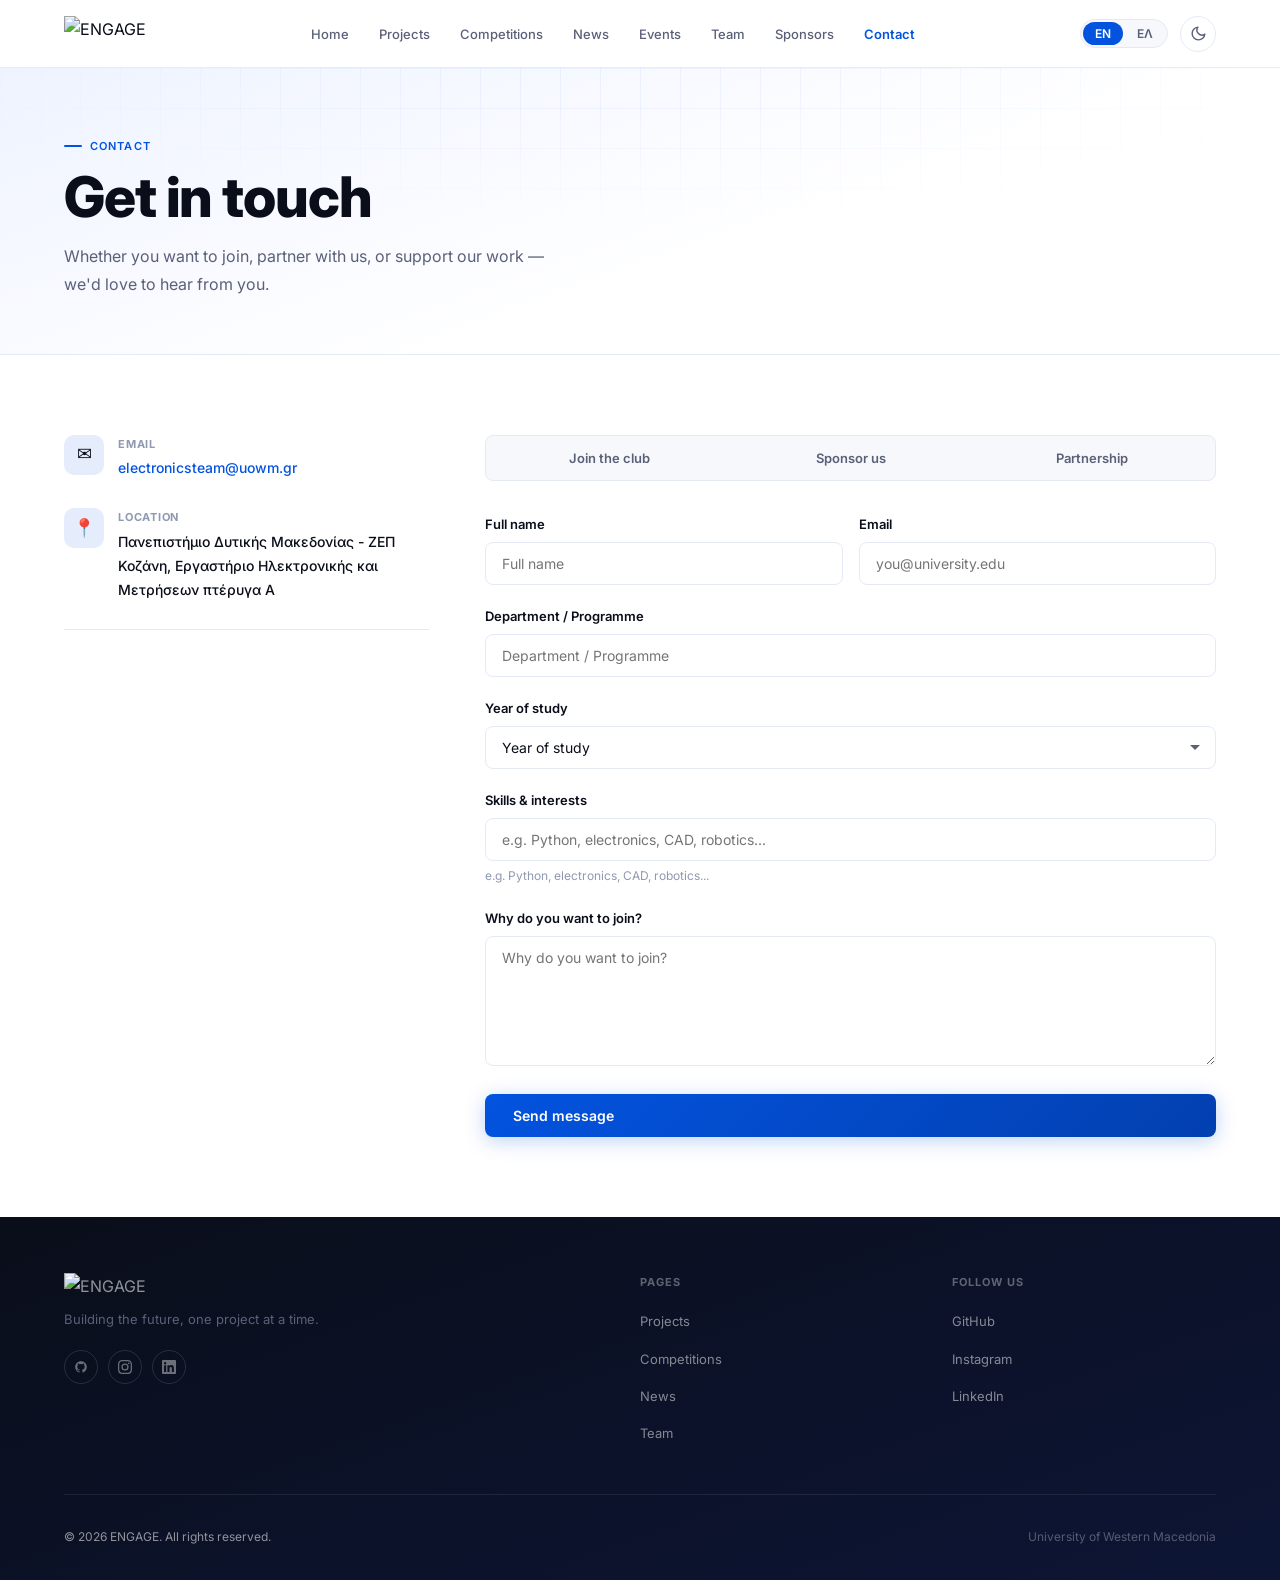
==== contact.html @ 32be32af "Add dark mode, new Support sponsor tier, and sponsor logo fixes Site-wide dark mode toggle with OS-a" ====
<!DOCTYPE html>
<html lang="en">
<head>
  <meta charset="UTF-8">
  <meta name="viewport" content="width=device-width, initial-scale=1.0">
  <meta name="description" content="ENGAGE Contact | Join, sponsor, or partner with us.">
  <title>Contact | ENGAGE</title>
  <link rel="icon" type="image/svg+xml" href="img/favicon.svg">
  <script>
    (function () {
      try {
        var t = localStorage.getItem('theme');
        if (t === 'dark' || t === 'light') document.documentElement.setAttribute('data-theme', t);
      } catch (e) {}
    })();
  </script>
  <link rel="stylesheet" href="css/style.css">
  <style>
    .contact-layout {
      display: grid;
      grid-template-columns: 1fr 2fr;
      gap: 56px;
      align-items: start;
    }
    .contact-info-item {
      display: flex; align-items: flex-start; gap: 14px;
      margin-bottom: 28px;
    }
    .contact-info-icon {
      width: 40px; height: 40px; border-radius: 10px; flex-shrink: 0;
      background: var(--accent-dim);
      display: flex; align-items: center; justify-content: center;
      font-size: 18px;
    }
    .contact-info-label { font-size: 11px; font-weight: 700; letter-spacing: 0.07em; text-transform: uppercase; color: var(--text-faint); margin-bottom: 3px; }
    .contact-info-val { font-size: 14px; font-weight: 500; color: var(--text); }
    .tabs {
      display: flex; gap: 4px;
      background: var(--bg-soft);
      border: 1px solid var(--border-solid);
      border-radius: var(--radius-sm);
      padding: 4px;
      margin-bottom: 32px;
    }
    .contact-tab {
      flex: 1; padding: 10px 16px;
      font-size: 13px; font-weight: 600;
      color: var(--text-muted);
      border-radius: 6px;
      text-align: center;
      transition: all var(--transition);
      cursor: pointer;
    }
    .contact-tab.active {
      background: var(--bg);
      color: var(--accent);
      box-shadow: 0 1px 6px rgba(0,0,0,0.08);
    }
    .contact-panel { display: block; }
    .contact-panel.hidden { display: none; }
    @media (max-width: 860px) {
      .contact-layout { grid-template-columns: 1fr; gap: 36px; }
      .contact-sidebar { order: 2; }
    }
    @media (max-width: 640px) {
      .tabs { flex-direction: column; }
    }
  </style>
</head>
<body>

  <nav class="nav">
    <div class="container nav-inner">
      <a href="index.html" class="nav-logo"><img src="img/logo.png" alt="ENGAGE" class="nav-logo-img nav-logo-light"><img src="img/logo_white.png" alt="ENGAGE" class="nav-logo-img nav-logo-dark"></a>
      <ul class="nav-links">
        <li><a href="index.html"        class="nav-link" data-i18n="nav_home">Home</a></li>
        <li><a href="projects.html"     class="nav-link" data-i18n="nav_projects">Projects</a></li>
        <li><a href="competitions.html" class="nav-link" data-i18n="nav_competitions">Competitions</a></li>
        <li><a href="news.html"         class="nav-link" data-i18n="nav_news">News</a></li>
        <li><a href="events.html"        class="nav-link" data-i18n="nav_events">Events</a></li>
        <li><a href="team.html"         class="nav-link" data-i18n="nav_team">Team</a></li>
        <li><a href="sponsors.html"     class="nav-link" data-i18n="nav_sponsors">Sponsors</a></li>
        <li><a href="contact.html"      class="nav-link" data-i18n="nav_contact">Contact</a></li>
      </ul>
      <div class="nav-right">
        <div class="lang-toggle">
          <button class="lang-btn active" data-lang="en">EN</button>
          <button class="lang-btn" data-lang="el">ΕΛ</button>
        </div>
        <button class="theme-toggle" id="theme-toggle" aria-label="Toggle dark mode">
          <svg class="icon-sun" viewBox="0 0 24 24" stroke-width="2" stroke-linecap="round" stroke-linejoin="round"><circle cx="12" cy="12" r="4"></circle><path d="M12 2v2M12 20v2M4.93 4.93l1.41 1.41M17.66 17.66l1.41 1.41M2 12h2M20 12h2M6.34 17.66l-1.41 1.41M19.07 4.93l-1.41 1.41"></path></svg>
          <svg class="icon-moon" viewBox="0 0 24 24" stroke-width="2" stroke-linecap="round" stroke-linejoin="round"><path d="M21 12.79A9 9 0 1 1 11.21 3 7 7 0 0 0 21 12.79z"></path></svg>
        </button>
        <button class="hamburger" id="hamburger" aria-label="Open menu" aria-expanded="false">
          <span class="ham-line"></span><span class="ham-line"></span><span class="ham-line"></span>
        </button>
      </div>
    </div>
  </nav>
  <div class="mobile-drawer" id="mobile-drawer">
    <ul class="mobile-links">
      <li><a href="index.html"        class="mobile-link" data-i18n="nav_home">Home</a></li>
      <li><a href="projects.html"     class="mobile-link" data-i18n="nav_projects">Projects</a></li>
      <li><a href="competitions.html" class="mobile-link" data-i18n="nav_competitions">Competitions</a></li>
      <li><a href="news.html"         class="mobile-link" data-i18n="nav_news">News</a></li>
      <li><a href="events.html"        class="mobile-link" data-i18n="nav_events">Events</a></li>
      <li><a href="team.html"         class="mobile-link" data-i18n="nav_team">Team</a></li>
      <li><a href="sponsors.html"     class="mobile-link" data-i18n="nav_sponsors">Sponsors</a></li>
      <li><a href="contact.html"      class="mobile-link" data-i18n="nav_contact">Contact</a></li>
    </ul>
    <div class="mobile-footer"><div class="lang-toggle"><button class="lang-btn active" data-lang="en">EN</button><button class="lang-btn" data-lang="el">ΕΛ</button></div></div>
  </div>

  <div class="page-hero">
    <div class="container page-hero-content">
      <div class="sec-label">Contact</div>
      <h1 data-i18n="contact_page_title">Get in touch</h1>
      <p style="margin-top:12px;max-width:520px;" data-i18n="contact_page_sub">Whether you want to join, partner with us, or support our work — we'd love to hear from you.</p>
    </div>
  </div>

  <section class="section">
    <div class="container">
      <div class="contact-layout">

        <!-- Sidebar info -->
        <div class="contact-sidebar reveal">
          <div class="contact-info-item">
            <div class="contact-info-icon">✉</div>
            <div>
              <div class="contact-info-label" data-i18n="contact_email_label">Email</div>
              <div class="contact-info-val"><a href="mailto:electronicsteam@uowm.gr" style="color:var(--accent);">electronicsteam@uowm.gr</a></div>
            </div>
          </div>
          <div class="contact-info-item">
            <div class="contact-info-icon">📍</div>
            <div>
              <div class="contact-info-label">Location</div>
              <div class="contact-info-val">Πανεπιστήμιο Δυτικής Μακεδονίας - ΖΕΠ Κοζάνη, Εργαστήριο Ηλεκτρονικής και Μετρήσεων πτέρυγα Α </div>
            </div>
          </div>
          <hr class="divider" style="margin:24px 0;">
          <div class="footer-col-title" data-i18n="footer_social_title">Follow us</div>
          <div style="display:flex;gap:8px;margin-top:12px;align-items:center;">
            <a href="#" class="footer-social-link" style="width:36px;height:36px;font-size:13px;" aria-label="GitHub"><svg width="16" height="16" viewBox="0 0 24 24" fill="currentColor" xmlns="http://www.w3.org/2000/svg"><path d="M12 2C6.477 2 2 6.477 2 12c0 4.42 2.865 8.166 6.839 9.489.5.092.682-.217.682-.482 0-.237-.008-.866-.013-1.7-2.782.603-3.369-1.342-3.369-1.342-.454-1.155-1.11-1.462-1.11-1.462-.908-.62.069-.608.069-.608 1.003.07 1.531 1.03 1.531 1.03.892 1.529 2.341 1.087 2.91.832.092-.647.35-1.088.636-1.338-2.22-.253-4.555-1.11-4.555-4.943 0-1.091.39-1.984 1.029-2.683-.103-.253-.446-1.27.098-2.647 0 0 .84-.269 2.75 1.025A9.578 9.578 0 0 1 12 6.836a9.59 9.59 0 0 1 2.504.337c1.909-1.294 2.747-1.025 2.747-1.025.546 1.377.202 2.394.1 2.647.64.699 1.028 1.592 1.028 2.683 0 3.842-2.339 4.687-4.566 4.935.359.309.678.919.678 1.852 0 1.336-.012 2.415-.012 2.743 0 .267.18.578.688.48C19.138 20.163 22 16.418 22 12c0-5.523-4.477-10-10-10z"/></svg></a>
            <a href="#" class="footer-social-link" style="width:36px;height:36px;font-size:13px;" aria-label="Instagram"><svg width="16" height="16" viewBox="0 0 24 24" fill="currentColor" xmlns="http://www.w3.org/2000/svg"><path d="M12 2.163c3.204 0 3.584.012 4.85.07 3.252.148 4.771 1.691 4.919 4.919.058 1.265.069 1.645.069 4.849 0 3.205-.012 3.584-.069 4.849-.149 3.225-1.664 4.771-4.919 4.919-1.266.058-1.644.07-4.85.07-3.204 0-3.584-.012-4.849-.07-3.26-.149-4.771-1.699-4.919-4.92-.058-1.265-.07-1.644-.07-4.849 0-3.204.013-3.583.07-4.849.149-3.227 1.664-4.771 4.919-4.919 1.266-.057 1.645-.069 4.849-.069zM12 0C8.741 0 8.333.014 7.053.072 2.695.272.273 2.69.073 7.052.014 8.333 0 8.741 0 12c0 3.259.014 3.668.072 4.948.2 4.358 2.618 6.78 6.98 6.98C8.333 23.986 8.741 24 12 24c3.259 0 3.668-.014 4.948-.072 4.354-.2 6.782-2.618 6.979-6.98.059-1.28.073-1.689.073-4.948 0-3.259-.014-3.667-.072-4.947-.196-4.354-2.617-6.78-6.979-6.98C15.668.014 15.259 0 12 0zm0 5.838a6.162 6.162 0 1 0 0 12.324 6.162 6.162 0 0 0 0-12.324zM12 16a4 4 0 1 1 0-8 4 4 0 0 1 0 8zm6.406-11.845a1.44 1.44 0 1 0 0 2.881 1.44 1.44 0 0 0 0-2.881z"/></svg></a>
            <a href="#" class="footer-social-link" style="width:36px;height:36px;font-size:13px;" aria-label="LinkedIn"><svg width="16" height="16" viewBox="0 0 24 24" fill="currentColor" xmlns="http://www.w3.org/2000/svg"><path d="M20.447 20.452h-3.554v-5.569c0-1.328-.027-3.037-1.852-3.037-1.853 0-2.136 1.445-2.136 2.939v5.667H9.351V9h3.414v1.561h.046c.477-.9 1.637-1.85 3.37-1.85 3.601 0 4.267 2.37 4.267 5.455v6.286zM5.337 7.433a2.062 2.062 0 0 1-2.063-2.065 2.064 2.064 0 1 1 2.063 2.065zm1.782 13.019H3.555V9h3.564v11.452zM22.225 0H1.771C.792 0 0 .774 0 1.729v20.542C0 23.227.792 24 1.771 24h20.451C23.2 24 24 23.227 24 22.271V1.729C24 .774 23.2 0 22.222 0h.003z"/></svg></a>
          </div>
        </div>

        <!-- Forms -->
        <div class="reveal">
          <div class="tabs" id="contact-tabs">
            <button class="contact-tab" data-tab="join"    data-i18n="contact_tab_join">Join the club</button>
            <button class="contact-tab" data-tab="sponsor" data-i18n="contact_tab_sponsor">Sponsor us</button>
            <button class="contact-tab" data-tab="partner" data-i18n="contact_tab_partner">Partnership</button>
          </div>

          <!-- JOIN FORM -->
          <div class="contact-panel" data-panel="join">
            <form id="form-join" novalidate>
              <div class="form-grid">
                <div class="form-group">
                  <label class="form-label" data-i18n="contact_name_label">Full name</label>
                  <input type="text" name="name" class="form-input" required data-i18n-placeholder="contact_name_label" placeholder="Full name">
                </div>
                <div class="form-group">
                  <label class="form-label" data-i18n="contact_email_label">Email</label>
                  <input type="email" name="email" class="form-input" required placeholder="you@university.edu">
                </div>
              </div>
              <div class="form-group">
                <label class="form-label" data-i18n="join_dept">Department / Programme</label>
                <input type="text" name="department" class="form-input" data-i18n-placeholder="join_dept" placeholder="Department / Programme">
              </div>
              <div class="form-group">
                <label class="form-label" data-i18n="join_year">Year of study</label>
                <select name="year" class="form-select">
                  <option value="" disabled selected data-i18n="join_year">Year of study</option>
                  <option value="1" data-i18n="join_year_1">1st year</option>
                  <option value="2" data-i18n="join_year_2">2nd year</option>
                  <option value="3" data-i18n="join_year_3">3rd year</option>
                  <option value="4" data-i18n="join_year_4">4th year</option>
                  <option value="5" data-i18n="join_year_5">5th year +</option>
                </select>
              </div>
              <div class="form-group">
                <label class="form-label" data-i18n="join_skills">Skills & interests</label>
                <input type="text" name="skills" class="form-input" data-i18n-placeholder="join_skills_hint" placeholder="e.g. Python, electronics, CAD, robotics...">
                <div class="form-hint" data-i18n="join_skills_hint">e.g. Python, electronics, CAD, robotics...</div>
              </div>
              <div class="form-group">
                <label class="form-label" data-i18n="join_why">Why do you want to join?</label>
                <textarea name="message" class="form-textarea" rows="4" data-i18n-placeholder="join_why" placeholder="Why do you want to join?"></textarea>
              </div>
              <button type="submit" class="btn btn-primary" style="width:100%;" data-i18n="contact_submit">Send message</button>
              <div class="form-success" data-i18n="contact_success"></div>
              <div class="form-error" data-i18n="contact_error"></div>
            </form>
          </div>

          <!-- SPONSOR FORM -->
          <div class="contact-panel hidden" data-panel="sponsor">
            <form id="form-sponsor" novalidate>
              <div class="form-grid">
                <div class="form-group">
                  <label class="form-label" data-i18n="contact_name_label">Contact name</label>
                  <input type="text" name="name" class="form-input" required data-i18n-placeholder="contact_name_label" placeholder="Contact name">
                </div>
                <div class="form-group">
                  <label class="form-label" data-i18n="contact_email_label">Email</label>
                  <input type="email" name="email" class="form-input" required placeholder="you@company.com">
                </div>
              </div>
              <div class="form-grid">
                <div class="form-group">
                  <label class="form-label" data-i18n="spon_company">Company name</label>
                  <input type="text" name="company" class="form-input" data-i18n-placeholder="spon_company" placeholder="Company name">
                </div>
                <div class="form-group">
                  <label class="form-label" data-i18n="spon_website">Company website</label>
                  <input type="url" name="website" class="form-input" placeholder="https://company.com">
                </div>
              </div>
              <div class="form-group">
                <label class="form-label" data-i18n="spon_tier_pref">Preferred sponsorship tier</label>
                <select name="tier" class="form-select">
                  <option value="" disabled selected>Select tier</option>
                  <option value="gold"    data-i18n="spon_tier_gold_f">Gold</option>
                  <option value="silver"  data-i18n="spon_tier_silv_f">Silver</option>
                  <option value="bronze"  data-i18n="spon_tier_bron_f">Bronze</option>
                  <option value="discuss" data-i18n="spon_tier_disc_f">Let's discuss</option>
                </select>
              </div>
              <div class="form-group">
                <label class="form-label" data-i18n="spon_message">Tell us about your company</label>
                <textarea name="message" class="form-textarea" rows="4" data-i18n-placeholder="spon_message" placeholder="Tell us about your company"></textarea>
              </div>
              <button type="submit" class="btn btn-primary" style="width:100%;" data-i18n="contact_submit">Send message</button>
              <div class="form-success" data-i18n="contact_success"></div>
              <div class="form-error" data-i18n="contact_error"></div>
            </form>
          </div>

          <!-- PARTNER FORM -->
          <div class="contact-panel hidden" data-panel="partner">
            <form id="form-partner" novalidate>
              <div class="form-grid">
                <div class="form-group">
                  <label class="form-label" data-i18n="contact_name_label">Contact name</label>
                  <input type="text" name="name" class="form-input" required data-i18n-placeholder="contact_name_label" placeholder="Contact name">
                </div>
                <div class="form-group">
                  <label class="form-label" data-i18n="contact_email_label">Email</label>
                  <input type="email" name="email" class="form-input" required placeholder="you@organisation.com">
                </div>
              </div>
              <div class="form-grid">
                <div class="form-group">
                  <label class="form-label" data-i18n="part_org">Organisation name</label>
                  <input type="text" name="organisation" class="form-input" data-i18n-placeholder="part_org" placeholder="Organisation name">
                </div>
                <div class="form-group">
                  <label class="form-label" data-i18n="part_website">Website</label>
                  <input type="url" name="website" class="form-input" placeholder="https://organisation.com">
                </div>
              </div>
              <div class="form-group">
                <label class="form-label" data-i18n="part_type">Partnership type</label>
                <select name="type" class="form-select">
                  <option value="" disabled selected>Select type</option>
                  <option value="research" data-i18n="part_type_res">Research collaboration</option>
                  <option value="event"    data-i18n="part_type_event">Event co-organisation</option>
                  <option value="other"    data-i18n="part_type_other">Other</option>
                </select>
              </div>
              <div class="form-group">
                <label class="form-label" data-i18n="part_message">Describe the collaboration</label>
                <textarea name="message" class="form-textarea" rows="4" data-i18n-placeholder="part_message" placeholder="Describe the collaboration"></textarea>
              </div>
              <button type="submit" class="btn btn-primary" style="width:100%;" data-i18n="contact_submit">Send message</button>
              <div class="form-success" data-i18n="contact_success"></div>
              <div class="form-error" data-i18n="contact_error"></div>
            </form>
          </div>
        </div>

      </div>
    </div>
  </section>

  <footer class="footer">
    <div class="container">
      <div class="footer-grid">
        <div>
          <img src="img/logo_white.png" alt="ENGAGE" class="nav-logo-img">
          <p class="footer-brand-desc" data-i18n="footer_tagline">Building the future, one project at a time.</p>
          <div class="footer-social" style="margin-top:20px;">
            <a href="https://github.com/ENGAGE-Electronics-Team-UOWM" class="footer-social-link" aria-label="GitHub"><svg width="16" height="16" viewBox="0 0 24 24" fill="currentColor" xmlns="http://www.w3.org/2000/svg"><path d="M12 2C6.477 2 2 6.477 2 12c0 4.42 2.865 8.166 6.839 9.489.5.092.682-.217.682-.482 0-.237-.008-.866-.013-1.7-2.782.603-3.369-1.342-3.369-1.342-.454-1.155-1.11-1.462-1.11-1.462-.908-.62.069-.608.069-.608 1.003.07 1.531 1.03 1.531 1.03.892 1.529 2.341 1.087 2.91.832.092-.647.35-1.088.636-1.338-2.22-.253-4.555-1.11-4.555-4.943 0-1.091.39-1.984 1.029-2.683-.103-.253-.446-1.27.098-2.647 0 0 .84-.269 2.75 1.025A9.578 9.578 0 0 1 12 6.836a9.59 9.59 0 0 1 2.504.337c1.909-1.294 2.747-1.025 2.747-1.025.546 1.377.202 2.394.1 2.647.64.699 1.028 1.592 1.028 2.683 0 3.842-2.339 4.687-4.566 4.935.359.309.678.919.678 1.852 0 1.336-.012 2.415-.012 2.743 0 .267.18.578.688.48C19.138 20.163 22 16.418 22 12c0-5.523-4.477-10-10-10z"/></svg></a>
            <a href="https://www.instagram.com/engageuowm" class="footer-social-link" aria-label="Instagram"><svg width="16" height="16" viewBox="0 0 24 24" fill="currentColor" xmlns="http://www.w3.org/2000/svg"><path d="M12 2.163c3.204 0 3.584.012 4.85.07 3.252.148 4.771 1.691 4.919 4.919.058 1.265.069 1.645.069 4.849 0 3.205-.012 3.584-.069 4.849-.149 3.225-1.664 4.771-4.919 4.919-1.266.058-1.644.07-4.85.07-3.204 0-3.584-.012-4.849-.07-3.26-.149-4.771-1.699-4.919-4.92-.058-1.265-.07-1.644-.07-4.849 0-3.204.013-3.583.07-4.849.149-3.227 1.664-4.771 4.919-4.919 1.266-.057 1.645-.069 4.849-.069zM12 0C8.741 0 8.333.014 7.053.072 2.695.272.273 2.69.073 7.052.014 8.333 0 8.741 0 12c0 3.259.014 3.668.072 4.948.2 4.358 2.618 6.78 6.98 6.98C8.333 23.986 8.741 24 12 24c3.259 0 3.668-.014 4.948-.072 4.354-.2 6.782-2.618 6.979-6.98.059-1.28.073-1.689.073-4.948 0-3.259-.014-3.667-.072-4.947-.196-4.354-2.617-6.78-6.979-6.98C15.668.014 15.259 0 12 0zm0 5.838a6.162 6.162 0 1 0 0 12.324 6.162 6.162 0 0 0 0-12.324zM12 16a4 4 0 1 1 0-8 4 4 0 0 1 0 8zm6.406-11.845a1.44 1.44 0 1 0 0 2.881 1.44 1.44 0 0 0 0-2.881z"/></svg></a>
            <a href="#" class="footer-social-link" aria-label="LinkedIn"><svg width="16" height="16" viewBox="0 0 24 24" fill="currentColor" xmlns="http://www.w3.org/2000/svg"><path d="M20.447 20.452h-3.554v-5.569c0-1.328-.027-3.037-1.852-3.037-1.853 0-2.136 1.445-2.136 2.939v5.667H9.351V9h3.414v1.561h.046c.477-.9 1.637-1.85 3.37-1.85 3.601 0 4.267 2.37 4.267 5.455v6.286zM5.337 7.433a2.062 2.062 0 0 1-2.063-2.065 2.064 2.064 0 1 1 2.063 2.065zm1.782 13.019H3.555V9h3.564v11.452zM22.225 0H1.771C.792 0 0 .774 0 1.729v20.542C0 23.227.792 24 1.771 24h20.451C23.2 24 24 23.227 24 22.271V1.729C24 .774 23.2 0 22.222 0h.003z"/></svg></a>
          </div>
        </div>
        <div>
          <div class="footer-col-title" data-i18n="footer_links_title">Pages</div>
          <ul class="footer-links">
            <li><a href="projects.html"     class="footer-link" data-i18n="nav_projects">Projects</a></li>
            <li><a href="competitions.html" class="footer-link" data-i18n="nav_competitions">Competitions</a></li>
            <li><a href="news.html"         class="footer-link" data-i18n="nav_news">News</a></li>
            <li><a href="team.html"         class="footer-link" data-i18n="nav_team">Team</a></li>
          </ul>
        </div>
        <div>
          <div class="footer-col-title" data-i18n="footer_social_title">Follow us</div>
          <ul class="footer-links">
            <li><a href="https://github.com/ENGAGE-Electronics-Team-UOWM" class="footer-link" target="_blank">GitHub</a></li>
            <li><a href="https://www.instagram.com/engageuowm" class="footer-link" target="_blank">Instagram</a></li>
            <li><a href="#" class="footer-link" target="_blank">LinkedIn</a></li>
          </ul>
        </div>
      </div>
      <div class="footer-bottom">
        <span data-i18n="footer_copy">© 2026 ENGAGE. All rights reserved.</span>
        <span class="footer-bottom-right">University of Western Macedonia</span>
      </div>
    </div>
  </footer>

  <script data-cfasync="false" src="/cdn-cgi/scripts/5c5dd728/cloudflare-static/email-decode.min.js"></script><script src="js/lang.js"></script>
  <script src="js/github.js"></script>
  <script src="js/content.js"></script>
  <script src="js/nav.js"></script>
  <script src="js/forms.js"></script>
  <script>
    /* Auto-open sponsor tab if linked from sponsors page */
    document.addEventListene
---- css/style.css ----
@import url('https://fonts.googleapis.com/css2?family=Syne:wght@400;500;600;700;800&family=Inter:ital,wght@0,300;0,400;0,500;0,600;1,400&family=Noto+Sans:ital,wght@0,300;0,400;0,500;0,600;0,700;1,400&display=swap');

/* ── Variables ─────────────────────────────────────────────── */
:root {
  --accent:       #0353df;
  --accent-dark:  #0240b0;
  --accent-dim:   rgba(3, 83, 223, 0.10);
  --accent-glow:  rgba(3, 83, 223, 0.25);
  --purple:       #6333ff;
  --text:         #0a0e1a;
  --text-muted:   #5a6078;
  --text-faint:   #9099b2;
  --bg:           #ffffff;
  --bg-soft:      #f7f8fc;
  --bg-blue:      #f0f5ff;
  --border:       rgba(3, 83, 223, 0.10);
  --border-solid: #e4e9f5;
  --radius-sm:    8px;
  --radius:       14px;
  --radius-lg:    20px;
  --nav-h:        68px;
  --max-w:        1200px;
  --font-display: 'Syne', sans-serif;
  --font-body:    'Inter', 'Noto Sans', sans-serif;
  --shadow-sm:    0 2px 12px rgba(3,83,223,0.08);
  --shadow:       0 8px 32px rgba(3,83,223,0.12);
  --shadow-lg:    0 20px 60px rgba(3,83,223,0.18);
  --transition:   0.22s cubic-bezier(0.4,0,0.2,1);

  --hero-tint-a:     #eef3ff;
  --hero-tint-b:     #f5f0ff;
  --page-hero-tint:  #eef3ff;
  --skeleton-a:      #f0f0f0;
  --skeleton-b:      #e8e8e8;
  --badge-gray-bg:   #f1f5f9;
  --badge-gray-text: #64748b;
  --success-text:    #15803d;
  --error-text:      #dc2626;
  --nav-bg:          rgba(255,255,255,0.88);
  --drawer-bg:       rgba(255,255,255,0.97);
  --glass-bg:        rgba(255,255,255,0.85);
  --tier-gold-bg:      #fef3c7; --tier-gold-border:    #fcd34d;
  --tier-silver-bg:    #eef1f6; --tier-silver-border:  #cbd5e1;
  --tier-support-bg:   #dbeafe; --tier-support-border: #93c5fd;
  --tier-bronze-bg:    #ffe4c7; --tier-bronze-border:  #fbb976;
  color-scheme: light;
}

/* ── Dark theme ────────────────────────────────────────────── */
@media (prefers-color-scheme: dark) {
  :root:not([data-theme="light"]) { --accent: #4c8dff; --accent-dark: #7fb0ff; --accent-dim: rgba(76,141,255,0.15); --accent-glow: rgba(76,141,255,0.30); --purple: #a48bff; --text: #eef1fa; --text-muted: #a6acc4; --text-faint: #6d7390; --bg: #0a0e1a; --bg-soft: #121729; --bg-blue: #101a33; --border: rgba(255,255,255,0.08); --border-solid: #242b45; --shadow-sm: 0 2px 12px rgba(0,0,0,0.35); --shadow: 0 8px 32px rgba(0,0,0,0.45); --shadow-lg: 0 20px 60px rgba(0,0,0,0.55); --hero-tint-a: rgba(76,141,255,0.08); --hero-tint-b: rgba(164,139,255,0.08); --page-hero-tint: rgba(76,141,255,0.10); --skeleton-a: #1a2036; --skeleton-b: #222a47; --badge-gray-bg: rgba(255,255,255,0.06); --badge-gray-text: #a6acc4; --success-text: #4ade80; --error-text: #f87171; --nav-bg: rgba(10,14,26,0.85); --drawer-bg: rgba(10,14,26,0.97); --glass-bg: rgba(18,23,41,0.85); --tier-gold-bg: #3d2f0f; --tier-gold-border: #6b501a; --tier-silver-bg: #232a3d; --tier-silver-border: #3f4a63; --tier-support-bg: #142440; --tier-support-border: #2c4d82; --tier-bronze-bg: #3a2210; --tier-bronze-border: #6b3d17; color-scheme: dark; }
}
:root[data-theme="dark"] { --accent: #4c8dff; --accent-dark: #7fb0ff; --accent-dim: rgba(76,141,255,0.15); --accent-glow: rgba(76,141,255,0.30); --purple: #a48bff; --text: #eef1fa; --text-muted: #a6acc4; --text-faint: #6d7390; --bg: #0a0e1a; --bg-soft: #121729; --bg-blue: #101a33; --border: rgba(255,255,255,0.08); --border-solid: #242b45; --shadow-sm: 0 2px 12px rgba(0,0,0,0.35); --shadow: 0 8px 32px rgba(0,0,0,0.45); --shadow-lg: 0 20px 60px rgba(0,0,0,0.55); --hero-tint-a: rgba(76,141,255,0.08); --hero-tint-b: rgba(164,139,255,0.08); --page-hero-tint: rgba(76,141,255,0.10); --skeleton-a: #1a2036; --skeleton-b: #222a47; --badge-gray-bg: rgba(255,255,255,0.06); --badge-gray-text: #a6acc4; --success-text: #4ade80; --error-text: #f87171; --nav-bg: rgba(10,14,26,0.85); --drawer-bg: rgba(10,14,26,0.97); --glass-bg: rgba(18,23,41,0.85); --tier-gold-bg: #3d2f0f; --tier-gold-border: #6b501a; --tier-silver-bg: #232a3d; --tier-silver-border: #3f4a63; --tier-support-bg: #142440; --tier-support-border: #2c4d82; --tier-bronze-bg: #3a2210; --tier-bronze-border: #6b3d17; color-scheme: dark; }

/* ── Reset ─────────────────────────────────────────────────── */
*, *::before, *::after { box-sizing: border-box; margin: 0; padding: 0; }
html { scroll-behavior: smooth; -webkit-text-size-adjust: 100%; }
body {
  font-family: var(--font-body);
  font-size: 16px;
  line-height: 1.7;
  color: var(--text);
  background: var(--bg);
  overflow-x: hidden;
}
img { max-width: 100%; display: block; }
a { color: inherit; text-decoration: none; }
button { cursor: pointer; font-family: var(--font-body); border: none; background: none; }
ul { list-style: none; }

/* ── Typography ────────────────────────────────────────────── */
h1{
  line-height: 1.15;
  letter-spacing: -0.02em;
  color: var(--text);
}
h2, h3, h4, h5 {
  font-family: var(--font-display);
  line-height: 1.15;
  letter-spacing: -0.02em;
  color: var(--text);
}
h1 { font-size: clamp(32px, 5vw, 56px); font-weight: 800; }
h2 { font-size: clamp(24px, 3.5vw, 38px); font-weight: 700; }
h3 { font-size: clamp(18px, 2.5vw, 22px); font-weight: 600; }
h4 { font-size: 16px; font-weight: 600; }
p  { color: var(--text-muted); line-height: 1.75; }

/* ── Layout helpers ────────────────────────────────────────── */
.container {
  width: 100%;
  max-width: var(--max-w);
  margin: 0 auto;
  padding: 0 24px;
}
.section { padding: 80px 0; }
.section-sm { padding: 56px 0; }
@media (max-width: 768px) {
  .section { padding: 56px 0; }
  .section-sm { padding: 40px 0; }
}

/* ── Section headers ───────────────────────────────────────── */
.sec-label {
  display: inline-flex;
  align-items: center;
  gap: 8px;
  font-family: var(--font-body);
  font-size: 11px;
  font-weight: 600;
  letter-spacing: 0.10em;
  text-transform: uppercase;
  color: var(--accent);
  margin-bottom: 10px;
}
.sec-label::before {
  content: '';
  width: 18px; height: 2px;
  background: var(--accent);
  border-radius: 2px;
  flex-shrink: 0;
}
.sec-header {
  display: flex;
  justify-content: space-between;
  align-items: flex-end;
  margin-bottom: 36px;
  gap: 16px;
}
.sec-link {
  font-size: 13px;
  font-weight: 600;
  color: var(--accent);
  white-space: nowrap;
  transition: opacity var(--transition);
}
.sec-link:hover { opacity: 0.7; }

/* ── Buttons ───────────────────────────────────────────────── */
.btn {
  display: inline-flex;
  align-items: center;
  gap: 8px;
  padding: 13px 28px;
  border-radius: var(--radius-sm);
  font-family: var(--font-body);
  font-size: 14px;
  font-weight: 600;
  transition: all var(--transition);
  white-space: nowrap;
}
.btn-primary {
  background: linear-gradient(135deg, var(--accent), var(--accent-dark));
  color: #fff;
  box-shadow: 0 4px 20px var(--accent-glow);
}
.btn-primary:hover {
  transform: translateY(-2px);
  box-shadow: 0 8px 32px var(--accent-glow);
}
.btn-secondary {
  background: var(--bg);
  color: var(--text);
  border: 1px solid var(--border-solid);
}
.btn-secondary:hover {
  background: var(--bg-soft);
  border-color: var(--accent);
  color: var(--accent);
}
.btn-outline {
  background: transparent;
  color: var(--accent);
  border: 1.5px solid var(--accent);
}
.btn-outline:hover {
  background: var(--accent);
  color: #fff;
}

/* ── Badges / Tags ─────────────────────────────────────────── */
.badge {
  display: inline-flex;
  align-items: center;
  gap: 5px;
  font-size: 11px;
  font-weight: 600;
  padding: 4px 12px;
  border-radius: 20px;
}
.badge-blue     { background: rgba(3,83,223,0.10); color: var(--accent); }
.badge-green    { background: rgba(22,163,74,0.10); color: #16a34a; }
.badge-gray     { background: var(--badge-gray-bg); color: var(--badge-gray-text); }
.badge-purple   { background: rgba(99,51,255,0.10); color: var(--purple); }
.tag {
  display: inline-block;
  font-size: 11px;
  font-weight: 500;
  padding: 3px 10px;
  border-radius: 20px;
  background: rgba(3,83,223,0.08);
  color: var(--accent-dark);
}

/* ── GitHub source chip ────────────────────────────────────── */
.gh-chip {
  display: inline-flex;
  align-items: center;
  gap: 6px;
  background: var(--bg-soft);
  border: 1px solid var(--border-solid);
  border-radius: 20px;
  padding: 3px 10px;
  font-size: 11px;
  color: var(--text-faint);
  margin-bottom: 8px;
}
.gh-dot {
  width: 6px; height: 6px;
  border-radius: 50%;
  background: #3fb950;
  flex-shrink: 0;
}

/* ── Cards ─────────────────────────────────────────────────── */
.card {
  background: var(--bg);
  border: 1px solid var(--border-solid);
  border-radius: var(--radius);
  padding: 24px;
  transition: transform var(--transition), box-shadow var(--transition), border-color var(--transition);
}
.card:hover {
  transform: translateY(-4px);
  box-shadow: var(--shadow);
  border-color: rgba(3,83,223,0.2);
}
.card-accent-top {
  position: relative;
  overflow: hidden;
}
.card-accent-top::before {
  content: '';
  position: absolute;
  top: 0; left: 0; right: 0;
  height: 3px;
  background: linear-gradient(90deg, var(--accent), var(--purple));
}

/* ── Nav ───────────────────────────────────────────────────── */
.nav {
  position: sticky;
  top: 0;
  z-index: 1000;
  height: var(--nav-h);
  background: var(--nav-bg);
  backdrop-filter: blur(16px);
  -webkit-backdrop-filter: blur(16px);
  border-bottom: 1px solid var(--border);
}
.nav-inner {
  display: flex;
  align-items: center;
  justify-content: space-between;
  height: 100%;
}
.nav-logo {
  display: flex;
  align-items: center;
  gap: 10px;
  text-decoration: none;
}
.nav-logo-img {
  height: 36px;
  width: auto;
}
.nav-logo-img.nav-logo-dark { display: none; }
:root[data-theme="dark"] .nav .nav-logo-img.nav-logo-light { display: none; }
:root[data-theme="dark"] .nav .nav-logo-img.nav-logo-dark { display: block; }
@media (prefers-color-scheme: dark) {
  :root:not([data-theme="light"]) .nav .nav-logo-img.nav-logo-light { display: none; }
  :root:not([data-theme="light"]) .nav .nav-logo-img.nav-logo-dark { display: block; }
}
.nav-logo-text {
  font-family: var(--font-display);
  font-size: 18px;
  font-weight: 800;
  color: var(--text);
  letter-spacing: -0.03em;
}
.nav-links {
  display: flex;
  align-items: center;
  gap: 6px;
}
.nav-link {
  font-size: 13px;
  font-weight: 500;
  color: var(--text-muted);
  padding: 6px 12px;
  border-radius: var(--radius-sm);
  transition: all var(--transition);
}
.nav-link:hover { color: var(--accent); background: var(--accent-dim); }
.nav-link.active { color: var(--accent); font-weight: 600; }
.nav-right {
  display: flex;
  align-items: center;
  gap: 12px;
}

/* Language toggle */
.lang-toggle {
  display: flex;
  align-items: center;
  background: var(--bg-soft);
  border: 1px solid var(--border-solid);
  border-radius: 20px;
  overflow: hidden;
  padding: 2px;
  gap: 2px;
}
.lang-btn {
  padding: 4px 12px;
  font-size: 12px;
  font-weight: 600;
  border-radius: 16px;
  color: var(--text-muted);
  transition: all var(--transition);
}
.lang-btn.active { background: var(--accent); color: #fff; }

/* Theme toggle */
.theme-toggle {
  display: flex;
  align-items: center;
  justify-content: center;
  width: 36px; height: 36px;
  border-radius: 50%;
  border: 1px solid var(--border-solid);
  background: var(--bg);
  color: var(--text-muted);
  transition: all var(--transition);
  flex-shrink: 0;
}
.theme-toggle:hover { border-color: var(--accent); color: var(--accent); }
.theme-toggle svg { width: 17px; height: 17px; stroke: currentColor; fill: none; }
.theme-toggle .icon-sun { display: none; }
.theme-toggle .icon-moon { display: block; }
:root[data-theme="dark"] .theme-toggle .icon-sun { display: block; }
:root[data-theme="dark"] .theme-toggle .icon-moon { display: none; }
@media (prefers-color-scheme: dark) {
  :root:not([data-theme="light"]) .theme-toggle .icon-sun { display: block; }
  :root:not([data-theme="light"]) .theme-toggle .icon-moon { display: none; }
}

/* Hamburger */
.hamburger {
  display: none;
  flex-direction: column;
  justify-content: center;
  align-items: center;
  width: 40px; height: 40px;
  border-radius: var(--radius-sm);
  border: 1px solid var(--border-solid);
  background: var(--bg);
  gap: 5px;
  transition: all var(--transition);
  z-index: 1100;
}
.hamburger:hover { border-color: var(--accent); }
.ham-line {
  width: 18px; height: 1.5px;
  background: var(--text);
  border-radius: 2px;
  transition: all var(--transition);
  transform-origin: center;
}
.hamburger.open .ham-line:nth-child(1) { transform: translateY(6.5px) rotate(45deg); }
.hamburger.open .ham-line:nth-child(2) { opacity: 0; transform: scaleX(0); }
.hamburger.open .ham-line:nth-child(3) { transform: translateY(-6.5px) rotate(-45deg); }

/* Mobile drawer */
.mobile-drawer {
  display: none;
  position: fixed;
  top: var(--nav-h);
  left: 0; right: 0;
  background: var(--drawer-bg);
  backdrop-filter: blur(20px);
  -webkit-backdrop-filter: blur(20px);
  border-bottom: 1px solid var(--border-solid);
  z-index: 999;
  padding: 20px 24px 28px;
  transform: translateY(-8px);
  opacity: 0;
  transition: opacity 0.22s ease, transform 0.22s ease;
  pointer-events: none;
}
.mobile-drawer.open {
  opacity: 1;
  transform: translateY(0);
  pointer-events: all;
}
.mobile-drawer .mobile-links {
  display: flex;
  flex-direction: column;
  gap: 0;
  margin-bottom: 20px;
}
.mobile-drawer .mobile-link {
  font-size: 16px;
  font-weight: 500;
  color: var(--text-muted);
  padding: 11px 12px;
  border-radius: var(--radius-sm);
  transition: all var(--transition);
  display: block;
}
.mobile-drawer .mobile-link:hover,
.mobile-drawer .mobile-link.active {
  color: var(--accent);
  background: var(--accent-dim);
}
.mobile-drawer .mobile-footer {
  border-top: 1px solid var(--border-solid);
  padding-top: 16px;
  display: flex;
  align-items: center;
  justify-content: space-between;
}

/* ── Hero ──────────────────────────────────────────────────── */
.hero {
  position: relative;
  overflow: hidden;
  background: linear-gradient(160deg, var(--hero-tint-a) 0%, var(--bg) 45%, var(--hero-tint-b) 100%);
  padding: 100px 0 90px;
}
.hero-bg-grid {
  position: absolute; inset: 0;
  background-image:
    linear-gradient(rgba(3,83,223,0.055) 1px, transparent 1px),
    linear-gradient(90deg, rgba(3,83,223,0.055) 1px, transparent 1px);
  background-size: 44px 44px;
  mask-image: radial-gradient(ellipse 85% 85% at 50% 0%, black 20%, transparent 75%);
  -webkit-mask-image: radial-gradient(ellipse 85% 85% at 50% 0%, black 20%, transparent 75%);
  pointer-events: none;
}
.hero-orb {
  position: absolute;
  border-radius: 50%;
  pointer-events: none;
  filter: blur(1px);
}
.hero-orb-1 {
  top: -120px; right: -80px;
  width: 500px; height: 500px;
  background: radial-gradient(circle, rgba(3,83,223,0.13) 0%, transparent 65%);
}
.hero-orb-2 {
  bottom: -80px; left: 5%;
  width: 360px; height: 360px;
  background: radial-gradient(circle, rgba(99,51,255,0.09) 0%, transparent 65%);
}
.hero-content { position: relative; z-index: 1; }
.hero-badge {
  display: inline-flex;
  align-items: center;
  gap: 8px;
  background: rgba(3,83,223,0.07);
  border: 1px solid rgba(3,83,223,0.18);
  border-radius: 20px;
  padding: 6px 14px;
  font-size: 12px;
  font-weight: 600;
  color: var(--accent);
  margin-bottom: 26px;
}
.pulse-dot {
  width: 7px; height: 7px;
  border-radius: 50%;
  background: var(--accent);
  animation: pulse 2s ease infinite;
}
@keyframes pulse {
  0%, 100% { opacity: 1; transform: scale(1); }
  50% { opacity: 0.4; transform: scale(0.75); }
}
.hero-title { margin-bottom: 20px; max-width: 680px; }
.hero-title .titleText {
  color: var(--accent);
}
h1.hero-title .titleText {
  color: var(--accent);
}
.hero-sub {
  font-size: 17px;
  max-width: 520px;
  margin-bottom: 36px;
  line-height: 1.75;
}
.hero-btns {
  display: flex;
  gap: 12px;
  flex-wrap: wrap;
  margin-bottom: 0;
}
.hero-stats {
  display: flex;
  gap: 0;
  border: 1px solid var(--border-solid);
  border-radius: var(--radius);
  background: var(--glass-bg);
  backdrop-filter: blur(10px);
  overflow: hidden;
  max-width: 560px;
}
.hero-stat {
  flex: 1;
  padding: 20px;
  text-align: center;
  border-right: 1px solid var(--border-solid);
}
.hero-stat:last-child { border-right: none; }
.hero-stat-n {
  font-family: var(--font-display);
  font-size: 26px;
  font-weight: 800;
  color: var(--accent);
  letter-spacing: -0.04em;
}
.hero-stat-l {
  font-size: 11px;
  font-weight: 500;
  color: var(--text-faint);
  margin-top: 2px;
}

/* ── News cards ────────────────────────────────────────────── */
.news-grid {
  display: grid;
  grid-template-columns: repeat(3, minmax(0,1fr));
  gap: 16px;
}
.news-card {
  display: flex;
  flex-direction: column;
}
.news-type {
  font-size: 10px;
  font-weight: 700;
  letter-spacing: 0.08em;
  text-transform: uppercase;
  color: var(--accent);
  margin-bottom: 10px;
}
.news-title {
  font-family: var(--font-display);
  font-size: 15px;
  font-weight: 600;
  color: var(--text);
  line-height: 1.4;
  margin-bottom: 12px;
  flex: 1;
}
.news-meta {
  font-size: 12px;
  color: var(--text-faint);
}
.news-body {
  font-size: 14px;
  color: var(--text-muted);
  line-height: 1.65;
  margin-top: 12px;
}

/* ── Project cards ─────────────────────────────────────────── */
.proj-grid {
  display: grid;
  grid-template-columns: repeat(2, minmax(0,1fr));
  gap: 16px;
}
.proj-card { display: flex; gap: 18px; align-items: flex-start; }
.proj-icon {
  width: 46px; height: 46px;
  border-radius: 12px;
  flex-shrink: 0;
  background: linear-gradient(135deg, rgba(3,83,223,0.10), rgba(99,51,255,0.10));
  display: flex; align-items: center; justify-content: center;
  font-size: 22px;
}
.proj-name {
  font-family: var(--font-display);
  font-size: 15px;
  font-weight: 700;
  color: var(--text);
  margin-bottom: 6px;
}
.proj-desc {
  font-size: 13px;
  color: var(--text-muted);
  line-height: 1.6;
}
.proj-tags { display: flex; gap: 5px; flex-wrap: wrap; margin-top: 10px; }
.proj-status {
  display: flex;
  align-items: center;
  gap: 8px;
  margin-top: 10px;
  font-size: 12px;
  color: var(--text-faint);
}

/* ── Competition rows ──────────────────────────────────────── */
.comp-list { display: flex; flex-direction: column; gap: 8px; }
.comp-row {
  display: flex;
  align-items: center;
  justify-content: space-between;
  padding: 18px 22px;
  background: var(--bg);
  border: 1px solid var(--border-solid);
  border-radius: var(--radius-sm);
  gap: 16px;
  transition: transform var(--transition), border-color var(--transition), box-shadow var(--transition);
}
.comp-row:hover {
  transform: translateX(4px);
  border-color: rgba(3,83,223,0.2);
  box-shadow: var(--shadow-sm);
}
.comp-name {
  font-family: var(--font-display);
  font-size: 15px;
  font-weight: 600;
  color: var(--text);
}
.comp-sub {
  font-size: 12px;
  color: var(--text-faint);
  margin-top: 3px;
}

/* ── Sponsors ──────────────────────────────────────────────── */
.sponsor-tiers { display: flex; flex-direction: column; gap: 40px; }
.tier-title {
  font-size: 12px;
  font-weight: 600;
  letter-spacing: 0.08em;
  text-transform: uppercase;
  color: var(--text-faint);
  margin-bottom: 16px;
}
.sponsor-grid {
  display: flex;
  flex-wrap: wrap;
  gap: 12px;
}
.sponsor-card {
  display: flex;
  align-items: center;
  justify-content: center;
  border: 1px solid var(--border-solid);
  border-radius: var(--radius-sm);
  padding: 20px 28px;
  background: var(--bg);
  transition: all var(--transition);
  flex: 0 0 auto;
}
.sponsor-card:hover {
  border-color: var(--accent);
  box-shadow: var(--shadow-sm);
}
.sponsor-card.sponsor-tier-gold    { background: var(--tier-gold-bg);    border-color: var(--tier-gold-border); }
.sponsor-card.sponsor-tier-silver  { background: var(--tier-silver-bg);  border-color: var(--tier-silver-border); }
.sponsor-card.sponsor-tier-support { background: var(--tier-support-bg); border-color: var(--tier-support-border); }
.sponsor-card.sponsor-tier-bronze  { background: var(--tier-bronze-bg);  border-color: var(--tier-bronze-border); }
.sponsor-card img { max-height: 40px; width: auto; filter: grayscale(100%); opacity: 0.6; transition: all var(--transition); }
.sponsor-card:hover img { filter: none; opacity: 1; }
.sponsor-card-name { font-size: 15px; font-weight: 600; color: var(--text-muted); }
.sponsor-cta {
  border: 1.5px dashed rgba(3,83,223,0.28);
  background: linear-gradient(135deg, rgba(3,83,223,0.03), rgba(99,51,255,0.03));
  color: var(--accent);
  font-size: 13px;
  font-weight: 600;
}
.sponsor-cta:hover { background: var(--accent-dim); border-color: var(--accent); }

/* ── Team ──────────────────────────────────────────────────── */
.team-grid {
  display: grid;
  grid-template-columns: repeat(4, minmax(0,1fr));
  gap: 16px;
}
.team-card { text-align: center; padding: 28px 20px; }
.team-avatar {
  width: 64px; height: 64px;
  border-radius: 50%;
  margin: 0 auto 14px;
  overflow: hidden;
  background: linear-gradient(135deg, var(--accent), var(--purple));
  display: flex; align-items: center; justify-content: center;
  font-family: var(--font-display);
  font-size: 18px;
  font-weight: 700;
  color: #fff;
}
.team-avatar img { width: 100%; height: 100%; object-fit: cover; }
.team-name { font-family: var(--font-display); font-size: 15px; font-weight: 700; color: var(--text); }
.team-role { font-size: 12px; color: var(--text-faint); margin-top: 4px; }
.team-social { display: flex; justify-content: center; gap: 8px; margin-top: 10px; }
.team-social a {
  width: 28px; height: 28px;
  border-radius: 50%;
  border: 1px solid var(--border-solid);
  display: flex; align-items: center; justify-content: center;
  font-size: 12px;
  color: var(--text-faint);
  transition: all var(--transition);
}
.team-social a:hover { border-color: var(--accent); color: var(--accent); }

/* ── Contact / Forms ───────────────────────────────────────── */
.form-group { margin-bottom: 20px; }
.form-label {
  display: block;
  font-size: 13px;
  font-weight: 600;
  color: var(--text);
  margin-bottom: 7px;
}
.form-input,
.form-textarea,
.form-select {
  width: 100%;
  padding: 12px 16px;
  font-family: var(--font-body);
  font-size: 14px;
  color: var(--text);
  background: var(--bg);
  border: 1px solid var(--border-solid);
  border-radius: var(--radius-sm);
  transition: border-color var(--transition), box-shadow var(--transition);
  appearance: none;
  outline: none;
}
.form-input:focus,
.form-textarea:focus,
.form-select:focus {
  border-color: var(--accent);
  box-shadow: 0 0 0 3px rgba(3,83,223,0.12);
}
.form-textarea { resize: vertical; min-height: 130px; }
.form-select { background-image: url("data:image/svg+xml,%3Csvg xmlns='http://www.w3.org/2000/svg' width='12' height='12' viewBox='0 0 12 12'%3E%3Cpath fill='%235a6078' d='M6 8L1 3h10z'/%3E%3C/svg%3E"); background-repeat: no-repeat; background-position: right 14px center; padding-right: 40px; }
.form-hint { font-size: 12px; color: var(--text-faint); margin-top: 5px; }
.form-grid { display: grid; grid-template-columns: 1fr 1fr; gap: 16px; }
.form-success {
  display: none;
  padding: 16px 20px;
  background: rgba(22,163,74,0.08);
  border: 1px solid rgba(22,163,74,0.2);
  border-radius: var(--radius-sm);
  color: var(--success-text);
  font-size: 14px;
  font-weight: 500;
  margin-top: 16px;
}
.form-error {
  display: none;
  padding: 16px 20px;
  background: rgba(220,38,38,0.07);
  border: 1px solid rgba(220,38,38,0.18);
  border-radius: var(--radius-sm);
  color: var(--error-text);
  font-size: 14px;
  margin-top: 16px;
}

/* ── Page hero (inner pages) ───────────────────────────────── */
.page-hero {
  background: linear-gradient(160deg, var(--page-hero-tint) 0%, var(--bg) 60%);
  padding: 60px 0 56px;
  border-bottom: 1px solid var(--border-solid);
  position: relative;
  overflow: hidden;
}
.page-hero::before {
  content: '';
  position: absolute; inset: 0;
  background-image:
    linear-gradient(rgba(3,83,223,0.05) 1px, transparent 1px),
    linear-gradient(90deg, rgba(3,83,223,0.05) 1px, transparent 1px);
  background-size: 40px 40px;
  mask-image: radial-gradient(ellipse 80% 80% at 50% 0%, black 10%, transparent 70%);
  -webkit-mask-image: radial-gradient(ellipse 80% 80% at 50% 0%, black 10%, transparent 70%);
  pointer-events: none;
}
.page-hero-content { position: relative; z-index: 1; }

/* ── Footer ────────────────────────────────────────────────── */
.footer {
  background: linear-gradient(160deg, #0a0e1a 0%, #0d1535 100%);
  color: rgba(255,255,255,0.55);
  padding: 56px 0 32px;
}
.footer-grid {
  display: grid;
  grid-template-columns: 2fr 1fr 1fr;
  gap: 48px;
  padding-bottom: 48px;
  border-bottom: 1px solid rgba(255,255,255,0.08);
  margin-bottom: 32px;
}
.footer-brand-name {
  font-family: var(--font-display);
  font-size: 20px;
  font-weight: 800;
  color: #fff;
  margin: 16px 0 10px;
  letter-spacing: -0.03em;
}
.footer-brand-desc { font-size: 13px; line-height: 1.65; max-width: 260px; }
.footer-col-title {
  font-size: 11px;
  font-weight: 700;
  letter-spacing: 0.09em;
  text-transform: uppercase;
  color: rgba(255,255,255,0.35);
  margin-bottom: 16px;
}
.footer-links { display: flex; flex-direction: column; gap: 10px; }
.footer-link {
  font-size: 13px;
  color: rgba(255,255,255,0.5);
  transition: color var(--transition);
}
.footer-link:hover { color: #fff; }
.footer-bottom {
  display: flex;
  justify-content: space-between;
  align-items: center;
  font-size: 12px;
  gap: 16px;
  flex-wrap: wrap;
}
.footer-bottom-right {
  color: rgba(255,255,255,0.3);
  font-size: 12px;
  margin-left: auto;
}
.footer-social { display: flex; gap: 10px; }
.footer-social-link {
  width: 34px; height: 34px;
  border-radius: 50%;
  border: 1px solid rgba(255,255,255,0.12);
  display: flex; align-items: center; justify-content: center;
  font-size: 14px;
  color: rgba(255,255,255,0.4);
  transition: all var(--transition);
}
.footer-social-link:hover {
  border-color: var(--accent);
  color: var(--accent);
}
.footer-logo-img { height: 32px; width: auto; }

/* ── Loading states ────────────────────────────────────────── */
.loading-grid {
  display: grid;
  gap: 16px;
}
.skeleton {
  background: linear-gradient(90deg, var(--skeleton-a) 25%, var(--skeleton-b) 50%, var(--skeleton-a) 75%);
  background-size: 200% 100%;
  animation: shimmer 1.5s infinite;
  border-radius: var(--radius-sm);
}
@keyframes shimmer { 0% { background-position: 200% 0; } 100% { background-position: -200% 0; } }
.skeleton-card { height: 160px; border-radius: var(--radius); }
.skeleton-row { height: 64px; border-radius: var(--radius-sm); }

/* ── Empty / error states ──────────────────────────────────── */
.empty-state {
  text-align: center;
  padding: 60px 20px;
  color: var(--text-faint);
}
.empty-state-icon { font-size: 40px; margin-bottom: 16px; opacity: 0.4; }
.empty-state-title { font-family: var(--font-display); font-size: 18px; font-weight: 600; color: var(--text-muted); margin-bottom: 8px; }
.empty-state-sub { font-size: 14px; }

/* ── Scroll reveal animations ──────────────────────────────── */
.reveal {
  opacity: 0;
  transform: translateY(28px);
  transition: opacity 0.55s cubic-bezier(0.4,0,0.2,1), transform 0.55s cubic-bezier(0.4,0,0.2,1);
}
.reveal.in { opacity: 1; transform: translateY(0); }
.reveal-delay-1 { transition-delay: 0.08s; }
.reveal-delay-2 { transition-delay: 0.16s; }
.reveal-delay-3 { transition-delay: 0.24s; }

/* ── Page transition ───────────────────────────────────────── */
.page-fade {
  animation: pageFadeIn 0.35s ease forwards;
}
@keyframes pageFadeIn { from { opacity: 0; } to { opacity: 1; } }

/* ── Greek language font overrides ─────────────────────────── */
:lang(el) .hero-title,
:lang(el) h1,
:lang(el) h2 {
  font-family: var(--font-body);
  letter-spacing: -0.01em;
}

/* ── Divider ───────────────────────────────────────────────── */
.divider { border: none; border-top: 1px solid var(--border-solid); }

/* ── Utility ───────────────────────────────────────────────── */
.text-accent { color: var(--accent); }
.text-muted  { color: var(--text-muted); }
.text-center { text-align: center; }
.mt-8  { margin-top: 8px; }
.mt-16 { margin-top: 16px; }
.mt-24 { margin-top: 24px; }
.mt-32 { margin-top: 32px; }
.mb-8  { margin-bottom: 8px; }
.mb-16 { margin-bottom: 16px; }
.mb-24 { margin-bottom: 24px; }
.flex  { display: flex; }
.flex-center { display: flex; align-items: center; justify-content: center; }
.gap-8  { gap: 8px; }
.gap-12 { gap: 12px; }
.gap-16 { gap: 16px; }
.hidden { display: none !important; }

/* ── Responsive ────────────────────────────────────────────── */

/* Tablet */
@media (max-width: 1024px) {
  .nav-links { gap: 2px; }
  .nav-link { font-size: 12px; padding: 6px 9px; }
  .news-grid { grid-template-columns: repeat(2, minmax(0,1fr)); }
  .team-grid { grid-template-columns: repeat(3, minmax(0,1fr)); }
  .footer-grid { grid-template-columns: 1fr 1fr 1fr; gap: 32px; }
}

/* Mobile nav breakpoint */
@media (max-width: 860px) {
  .nav-links { display: none; }
  .hamburger { display: flex; }
  .mobile-drawer { display: block; }
}

/* Mobile */
@media (max-width: 640px) {
  :root { --nav-h: 60px; }
  .container { padding: 0 16px; }
  h1 { font-size: 30px; }
  h2 { font-size: 24px; }
  .hero { padding: 60px 0 56px; }
  .hero-stats {
    flex-wrap: wrap;
    max-width: 100%;
  }
  .hero-stat {
    flex: 1 1 45%;
    border-right: none;
    border-bottom: 1px solid var(--border-solid);
  }
  .hero-stat:nth-child(odd) { border-right: 1px solid var(--border-solid); }
  .hero-stat:nth-last-child(-n+2) { border-bottom: none; }
  .hero-btns { flex-direction: column; }
  .btn { width: 100%; justify-content: center; }
  .news-grid { grid-template-columns: 1fr; }
  .proj-grid { grid-template-columns: 1fr; }
  .team-grid { grid-template-columns: repeat(2, minmax(0,1fr)); }
  .form-grid { grid-template-columns: 1fr; }
  .footer-grid { grid-template-columns: 1fr; gap: 28px; }
  .footer-bottom { flex-direction: column; text-align: center; }
  .sec-header { flex-direction: column; align-items: flex-start; gap: 8px; }
  .comp-row { flex-direction: column; align-items: flex-start; gap: 10px; }
  .hero-badge { font-size: 11px; }
}

/* Very small screens */
@media (max-width: 380px) {
  .team-grid { grid-template-columns: 1fr; }
  .hero-stat { flex: 1 1 100%; border-right: none !important; }
}

/* ── Social icons ──────────────────────────────────────────── */
.social-icon {
  width: 16px; height: 16px;
  display: block;
  fill: currentColor;
}
.footer-social-link svg,
.team-social a svg {
  width: 14px; height: 14px;
  fill: currentColor;
}

/* ── Sponsor logo display ──────────────────────────────────── */
.sponsor-card .sponsor-card-logo {
  max-height: 165px;
  width: auto;
  max-width: 420px;
  object-fit: contain;
  filter: none;
  opacity: 1;
  transition: all var(--transition);
}

/* ── News card image support ───────────────────────────────── */
.news-card { padding: 0 !important; overflow: hidden; }
.news-card-img {
  width: 100%;
  height: 180px;
  background-size: cover;
  background-position: center;
  background-color: var(--bg-soft);
  flex-shrink: 0;
}
.news-card-body {
  padding: 22px 22px 20px;
  flex: 1;
  display: flex;
  flex-direction: column;
}
.news-card:hover { transform: translateY(-4px); }

/* ── News overlay ──────────────────────────────────────────── */
.news-overlay {
  position: fixed;
  inset: 0;
  z-index: 2000;
  display: flex;
  align-items: flex-start;
  justify-content: center;
  padding: var(--nav-h) 16px 32px;
  opacity: 0;
  transition: opacity 0.25s ease;
  overflow-y: auto;
}
.news-overlay.open { opacity: 1; }
.news-overlay-backdrop {
  position: fixed;
  inset: 0;
  background: rgba(10, 14, 26, 0.72);
  backdrop-filter: blur(6px);
  -webkit-backdrop-filter: blur(6px);
  z-index: -1;
}
.news-overlay-panel {
  background: var(--bg);
  border-radius: var(--radius-lg);
  box-shadow: var(--shadow-lg);
  width: 100%;
  max-width: 720px;
  overflow: hidden;
  transform: translateY(24px);
  transition: transform 0.3s cubic-bezier(0.4,0,0.2,1);
  position: relative;
  margin: auto;
}
.news-overlay.open .news-overlay-panel { transform: translateY(0); }
.news-overlay-close {
  position: absolute;
  top: 16px;
  right: 16px;
  width: 36px;
  height: 36px;
  border-radius: 50%;
  background: rgba(10,14,26,0.45);
  color: #fff;
  font-size: 20px;
  display: flex;
  align-items: center;
  justify-content: center;
  z-index: 10;
  transition: background var(--transition);
  line-height: 1;
}
.news-overlay-close:hover { background: rgba(10,14,26,0.75); }
.news-overlay-img {
  width: 100%;
  height: 260px;
  background-size: cover;
  background-position: center;
  background-color: var(--bg-soft);
}
.news-overlay-content {
  padding: 32px 36px 36px;
}
.news-overlay-meta {
  display: flex;
  align-items: center;
  gap: 12px;
  margin-bottom: 14px;
}
.news-overlay-date {
  font-size: 13px;
  color: var(--text-faint);
}
.news-overlay-title {
  font-size: clamp(20px, 3vw, 28px);
  font-weight: 700;
  color: var(--text);
  line-height: 1.25;
  margin-bottom: 24px;
  letter-spacing: -0.02em;
}
.news-overlay-body {
  font-size: 15px;
  line-height: 1.8;
  color: var(--text-muted);
}
.news-overlay-body p { margin-bottom: 16px; }
.news-overlay-body p:last-child { margin-bottom: 0; }
.news-overlay-list {
  padding-left: 20px;
  margin-bottom: 16px;
  list-style: disc;
}
.news-overlay-list li {
  margin-bottom: 6px;
  color: var(--text-muted);
  font-size: 15px;
  line-height: 1.75;
}
.news-overlay-links {
  margin-top: 28px;
  padding-top: 24px;
  border-top: 1px solid var(--border-solid);
}
.news-overlay-links-title {
  font-size: 11px;
  font-weight: 700;
  letter-spacing: 0.09em;
  text-transform: uppercase;
  color: var(--text-faint);
  margin-bottom: 12px;
}
.news-overlay-link {
  display: inline-block;
  font-size: 14px;
  font-weight: 600;
  color: var(--accent);
  margin-right: 20px;
  transition: opacity var(--transition);
}
.news-overlay-link:hover { opacity: 0.7; }
.news-overlay-back {
  display: inline-flex;
  align-items: center;
  gap: 6px;
  margin-top: 32px;
  font-size: 13px;
  font-weight: 600;
  color: var(--text-muted);
  padding: 10px 18px;
  border: 1px solid var(--border-solid);
  border-radius: var(--radius-sm);
  transition: all var(--transition);
}
.news-overlay-back:hover {
  color: var(--accent);
  border-color: var(--accent);
  background: var(--accent-dim);
}

@media (max-width: 640px) {
  .news-overlay { padding: var(--nav-h) 0 0; align-items: flex-end; }
  .news-overlay-panel {
    border-bottom-left-radius: 0;
    border-bottom-right-radius: 0;
    max-width: 100%;
    width: 100%;
  }
  .news-overlay-img { height: 200px; }
  .news-overlay-content { padding: 24px 20px 32px; }
  .news-overlay.open .news-overlay-panel { transform: translateY(0); }
  .news-overlay-panel { transform: translateY(100%); }
}

/* ── Events ────────────────────────────────────────────────── */
.events-grid {
  display: grid;
  grid-template-columns: repeat(3, minmax(0, 1fr));
  gap: 24px;
}
.events-grid-past {
  opacity: 0.85;
}
.event-card {
  display: flex;
  flex-direction: column;
  padding: 0;
  overflow: hidden;
  transition: transform var(--transition), box-shadow var(--transition);
}
.event-card:hover {
  transform: translateY(-4px);
  box-shadow: var(--shadow-lg);
}
.event-card-past .event-card-img,
.event-card-past .event-card-img-placeholder {
  filter: grayscale(40%);
}
.event-card-img {
  height: 180px;
  background-size: cover;
  background-position: center;
  flex-shrink: 0;
}
.event-card-img-placeholder {
  height: 120px;
  background: linear-gradient(135deg, var(--bg-blue), var(--accent-dim));
  display: flex;
  align-items: center;
  justify-content: center;
  font-size: 40px;
  flex-shrink: 0;
}
.event-card-body {
  padding: 20px 22px 22px;
  display: flex;
  flex-direction: column;
  flex: 1;
}
.event-card-header {
  display: flex;
  align-items: center;
  gap: 8px;
  margin-bottom: 10px;
}
.event-type-label {
  font-size: 11px;
  font-weight: 600;
  color: var(--text-faint);
  letter-spacing: 0.04em;
  text-transform: uppercase;
}
.event-name {
  font-family: var(--font-display);
  font-size: 17px;
  font-weight: 700;
  color: var(--text);
  margin-bottom: 6px;
  line-height: 1.3;
}
.event-desc {
  font-size: 13px;
  color: var(--text-muted);
  line-height: 1.6;
  margin-bottom: 14px;
  flex: 1;
}
.event-meta {
  display: flex;
  flex-direction: column;
  gap: 5px;
  margin-bottom: 16px;
}
.event-meta-item {
  display: flex;
  align-items: center;
  gap: 6px;
  font-size: 12px;
  color: var(--text-faint);
}
.event-meta-item svg {
  flex-shrink: 0;
  color: var(--accent);
  opacity: 0.7;
}
.event-cta {
  display: inline-flex;
  align-items: center;
  font-size: 13px;
  font-weight: 700;
  color: var(--accent);
  transition: opacity var(--transition);
  margin-top: auto;
}
.event-cta:hover { opacity: 0.7; }

@media (max-width: 900px) {
  .events-grid { grid-template-columns: repeat(2, minmax(0, 1fr)); }
}
@media (max-width: 580px) {
  .events-grid { grid-template-columns: 1fr; }
}
a.event-card-link {
  display: flex;
  text-decoration: none;
  color: inherit;
  cursor: pointer;
  border: 1.5px solid var(--border-solid);
  border-radius: var(--radius);
  border-top: 3px solid var(--accent);
}
a.event-card-link:hover {
  transform: translateY(-4px);
  border-color: var(--accent);
  box-shadow: 0 0 0 4px var(--accent-glow), var(--shadow-lg);
}
a.event-card-link .event-card-body {
  position: relative;
}
a.event-card-link .event-card-body::after {
  content: '↗';
  position: absolute;
  top: 18px;
  right: 20px;
  font-size: 13px;
  font-weight: 700;
  color: var(--accent);
  opacity: 0.35;
  transition: opacity var(--transition);
}
a.event-card-link:hover .event-card-body::after {
  opacity: 1;
}
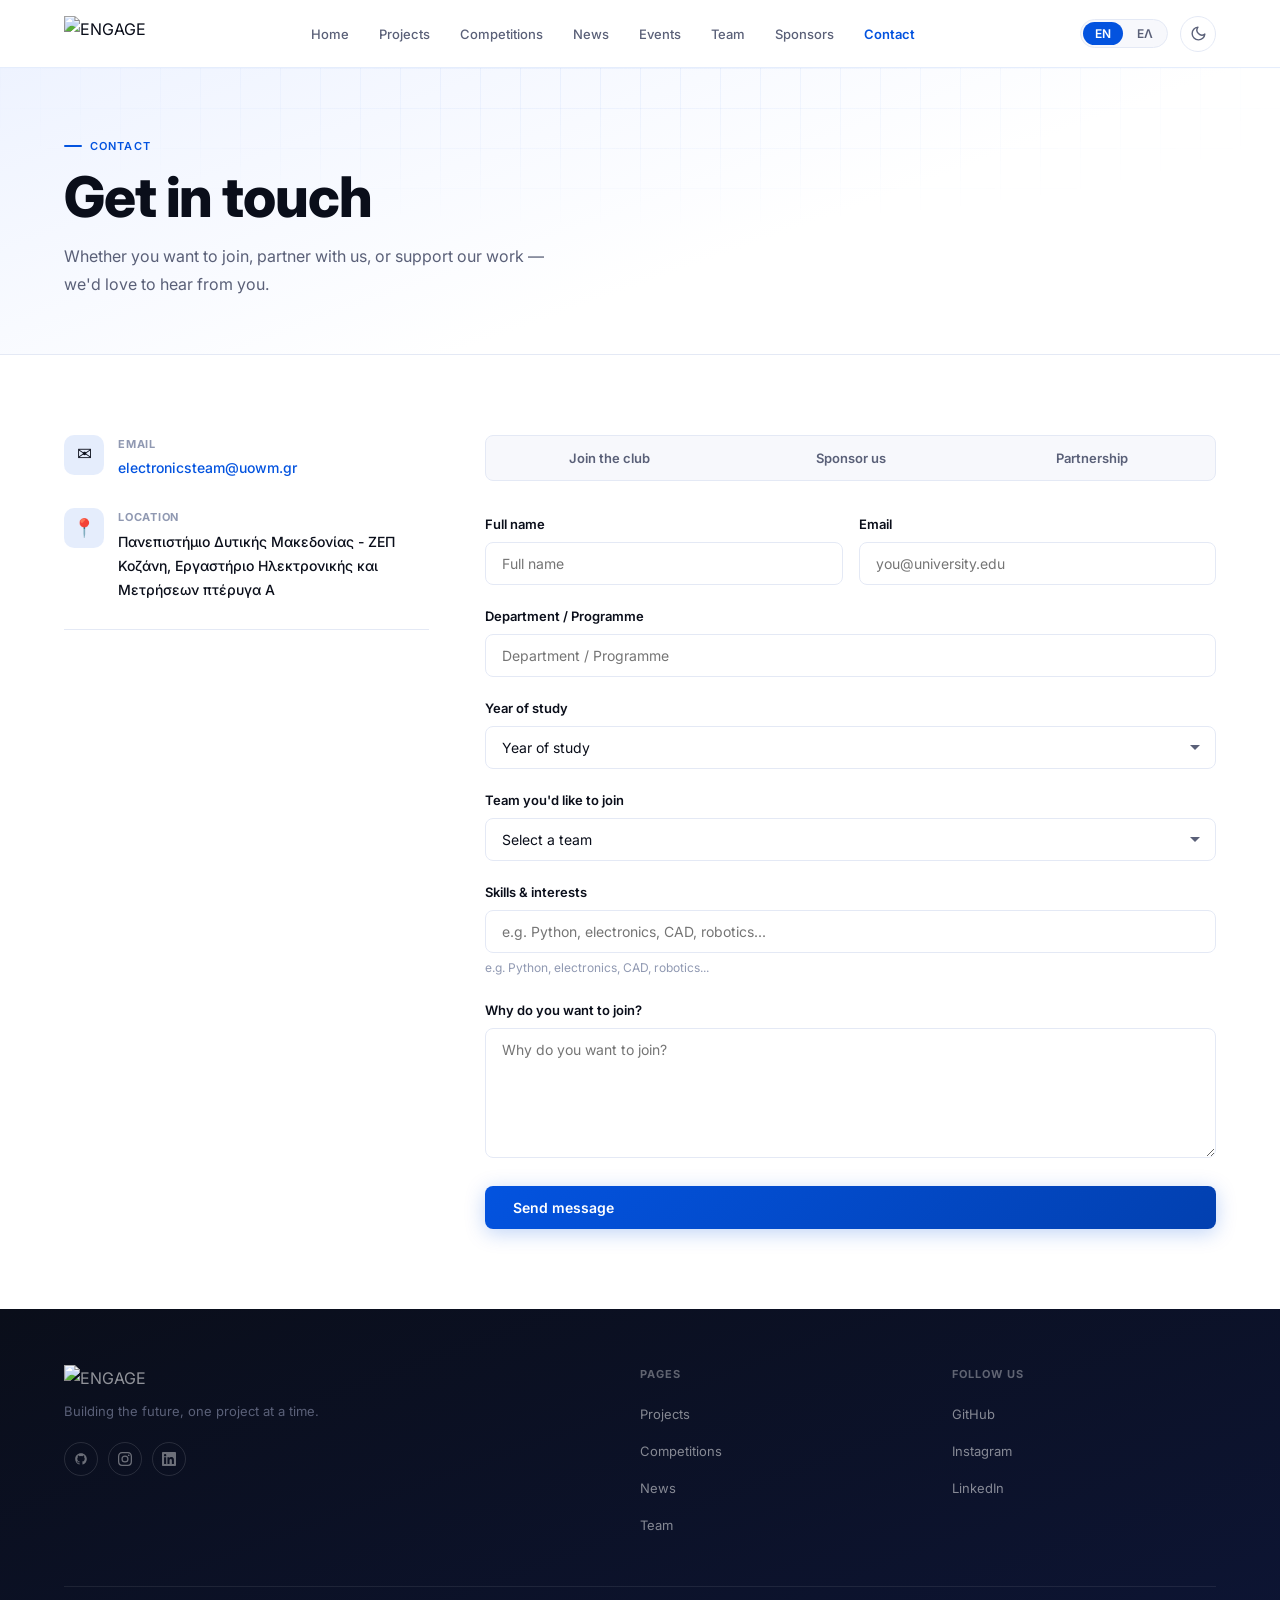
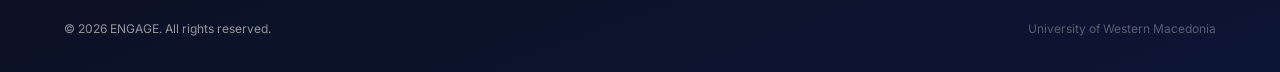
==== commit 5f74bb6a: "Add team selection dropdown to join form Applicants can pick 3D Design, Electronics, Software, Socia" ====
--- a/contact.html
+++ b/contact.html
@@ -58,6 +58,48 @@
     }
     .contact-panel { display: block; }
     .contact-panel.hidden { display: none; }
+    .tiers-box {
+      background: var(--bg-soft);
+      border: 1px solid var(--border-solid);
+      border-radius: var(--radius);
+      padding: 28px;
+      margin-bottom: 32px;
+    }
+    .tiers-box-title { font-family: var(--font-display); font-size: 17px; font-weight: 700; color: var(--text); margin-bottom: 4px; }
+    .tiers-box-sub { font-size: 13px; color: var(--text-muted); margin-bottom: 20px; }
+    .tiers-list {
+      display: flex;
+      flex-direction: column;
+      gap: 10px;
+    }
+    .tier-card {
+      background: var(--bg);
+      border: 1px solid var(--border-solid);
+      border-radius: var(--radius-sm);
+      padding: 14px 16px;
+    }
+    .tier-card-header {
+      display: flex; align-items: center; justify-content: space-between;
+      gap: 12px; flex-wrap: wrap;
+      margin-bottom: 6px;
+    }
+    .tier-card-badge {
+      display: inline-flex; align-items: center; gap: 7px;
+      font-size: 14px; font-weight: 700; letter-spacing: 0.03em;
+      text-transform: uppercase; padding: 6px 12px;
+      border-radius: 20px;
+    }
+    .tier-card-dot { width: 8px; height: 8px; border-radius: 50%; flex-shrink: 0; }
+    .tier-gold   { background: rgba(251,191,36,0.15); color: #b45309; }
+    .tier-gold   .tier-card-dot { background: #f59e0b; }
+    .tier-silver { background: rgba(148,163,184,0.15); color: #475569; }
+    .tier-silver .tier-card-dot { background: #94a3b8; }
+    .tier-bronze { background: rgba(180,83,9,0.10); color: #92400e; }
+    .tier-bronze .tier-card-dot { background: #b45309; }
+    .tier-support { background: rgba(99,51,255,0.10); color: var(--purple); }
+    .tier-support .tier-card-dot { background: var(--purple); }
+    .tier-card-amount { font-family: var(--font-display); font-size: 19px; font-weight: 700; color: var(--text); white-space: nowrap; }
+    .tier-card-desc { font-size: 12.5px; font-weight: 700; color: var(--text-muted); line-height: 1.5; }
     @media (max-width: 860px) {
       .contact-layout { grid-template-columns: 1fr; gap: 36px; }
       .contact-sidebar { order: 2; }
@@ -185,6 +227,18 @@
                 </select>
               </div>
               <div class="form-group">
+                <label class="form-label" data-i18n="join_team">Team you'd like to join</label>
+                <select name="team" class="form-select">
+                  <option value="" disabled selected data-i18n="join_team_select">Select a team</option>
+                  <option value="3D Design" data-i18n="join_team_3d">3D Design</option>
+                  <option value="Electronics" data-i18n="join_team_electronics">Electronics</option>
+                  <option value="Software" data-i18n="join_team_software">Software</option>
+                  <option value="Social Media" data-i18n="join_team_social">Social Media</option>
+                  <option value="Business - Marketing" data-i18n="join_team_business">Business - Marketing</option>
+                  <option value="No preference" data-i18n="join_team_none">No preference</option>
+                </select>
+              </div>
+              <div class="form-group">
                 <label class="form-label" data-i18n="join_skills">Skills & interests</label>
                 <input type="text" name="skills" class="form-input" data-i18n-placeholder="join_skills_hint" placeholder="e.g. Python, electronics, CAD, robotics...">
                 <div class="form-hint" data-i18n="join_skills_hint">e.g. Python, electronics, CAD, robotics...</div>
@@ -201,6 +255,40 @@
 
           <!-- SPONSOR FORM -->
           <div class="contact-panel hidden" data-panel="sponsor">
+            <div class="tiers-box">
+              <div class="tiers-box-title" data-i18n="spon_tiers_box_title">Sponsorship tiers</div>
+              <div class="tiers-box-sub" data-i18n="spon_tiers_box_sub">Pick the level that fits your organisation — every contribution makes a difference.</div>
+              <div class="tiers-list">
+                <div class="tier-card">
+                  <div class="tier-card-header">
+                    <div class="tier-card-badge tier-gold"><span class="tier-card-dot"></span><span data-i18n="spon_tier_gold_name">Gold Sponsor</span></div>
+                    <div class="tier-card-amount" data-i18n="spon_tier_gold_amt">€1000+</div>
+                  </div>
+                  <div class="tier-card-desc" data-i18n="spon_tier_gold_desc">Maximum visibility and premium perks.</div>
+                </div>
+                <div class="tier-card">
+                  <div class="tier-card-header">
+                    <div class="tier-card-badge tier-silver"><span class="tier-card-dot"></span><span data-i18n="spon_tier_silver_name">Silver Sponsor</span></div>
+                    <div class="tier-card-amount" data-i18n="spon_tier_silver_amt">€500 – 1000</div>
+                  </div>
+                  <div class="tier-card-desc" data-i18n="spon_tier_silver_desc">Strong visibility and recognition.</div>
+                </div>
+                <div class="tier-card">
+                  <div class="tier-card-header">
+                    <div class="tier-card-badge tier-bronze"><span class="tier-card-dot"></span><span data-i18n="spon_tier_bronze_name">Bronze Sponsor</span></div>
+                    <div class="tier-card-amount" data-i18n="spon_tier_bronze_amt">€100 – 500</div>
+                  </div>
+                  <div class="tier-card-desc" data-i18n="spon_tier_bronze_desc">Great support for growing partners.</div>
+                </div>
+                <div class="tier-card">
+                  <div class="tier-card-header">
+                    <div class="tier-card-badge tier-support"><span class="tier-card-dot"></span><span data-i18n="spon_tier_support_name">Support Sponsor</span></div>
+                    <div class="tier-card-amount" data-i18n="spon_tier_support_amt">€1 – 100 or equipment/service</div>
+                  </div>
+                  <div class="tier-card-desc" data-i18n="spon_tier_support_desc">Every contribution helps our team grow.</div>
+                </div>
+              </div>
+            </div>
             <form id="form-sponsor" novalidate>
               <div class="form-grid">
                 <div class="form-group">
@@ -229,6 +317,7 @@
                   <option value="gold"    data-i18n="spon_tier_gold_f">Gold</option>
                   <option value="silver"  data-i18n="spon_tier_silv_f">Silver</option>
                   <option value="bronze"  data-i18n="spon_tier_bron_f">Bronze</option>
+                  <option value="support" data-i18n="spon_tier_supp_f">Support</option>
                   <option value="discuss" data-i18n="spon_tier_disc_f">Let's discuss</option>
                 </select>
               </div>
